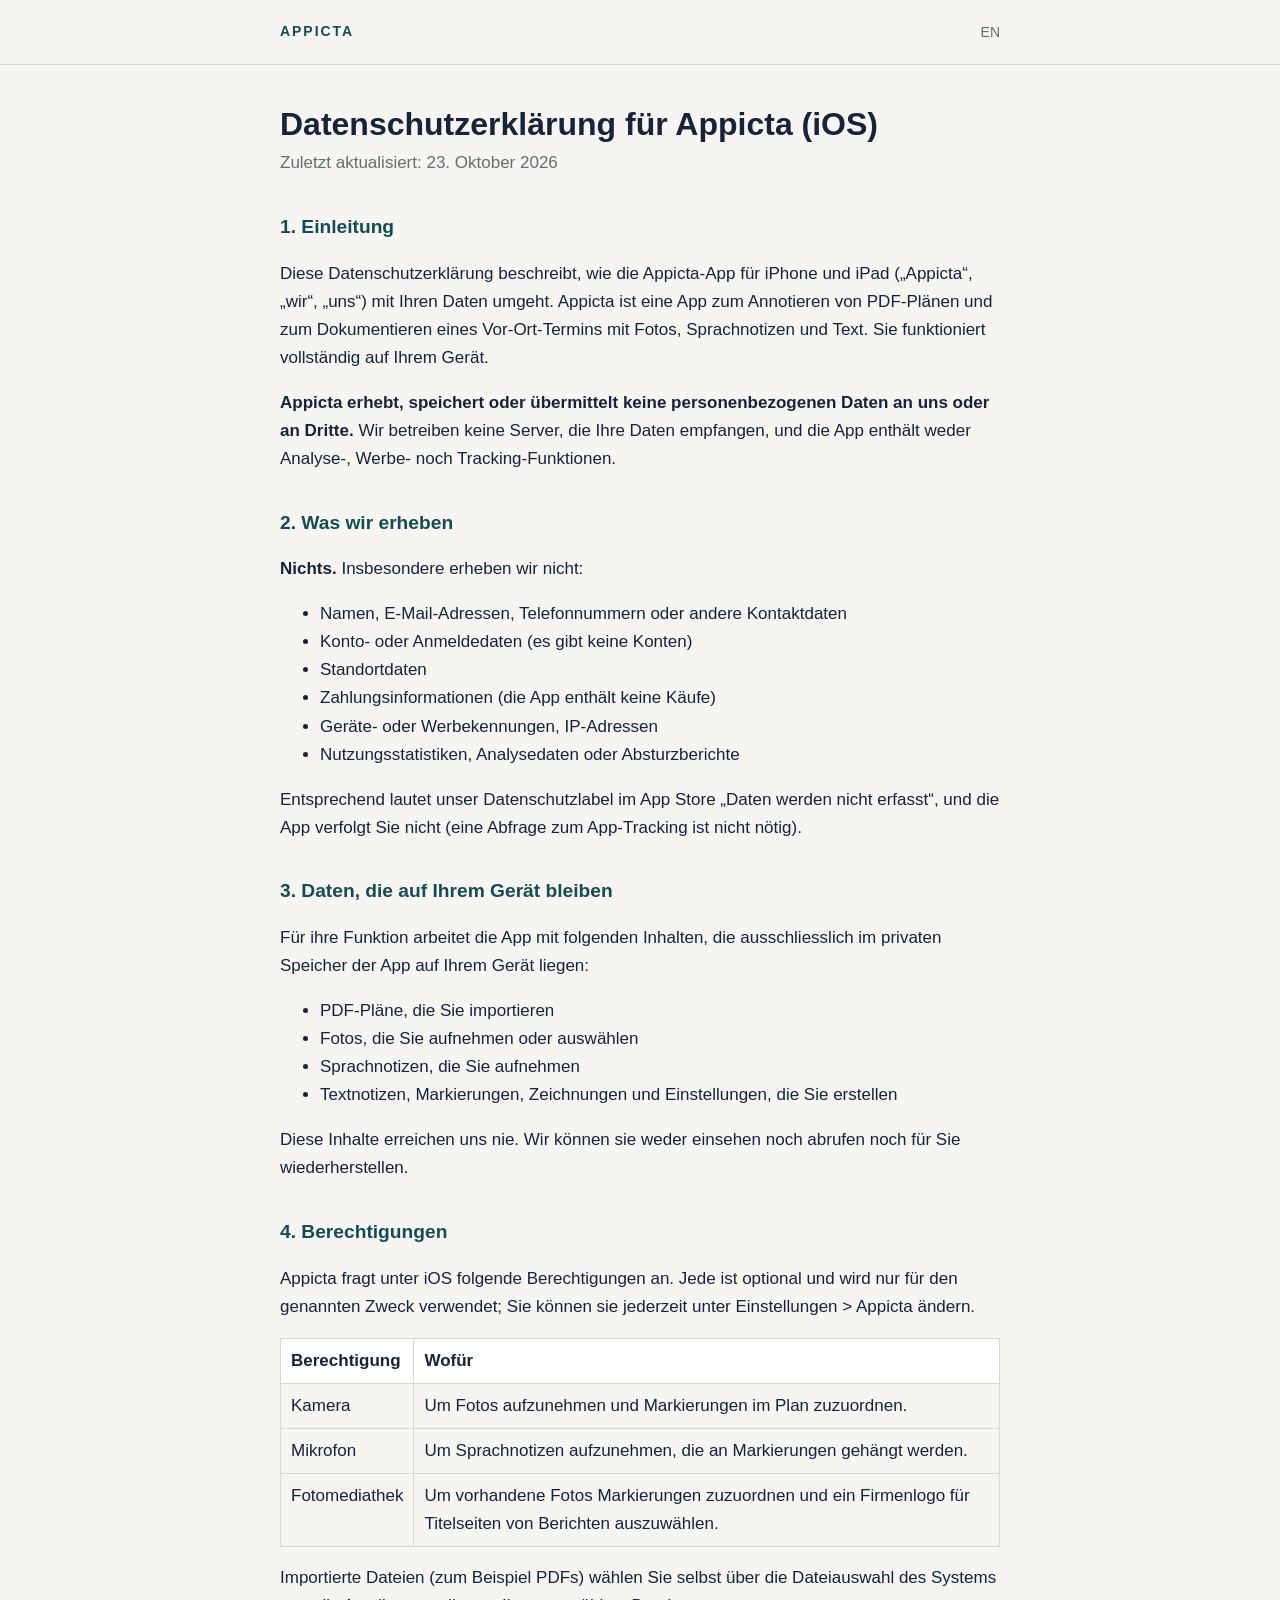
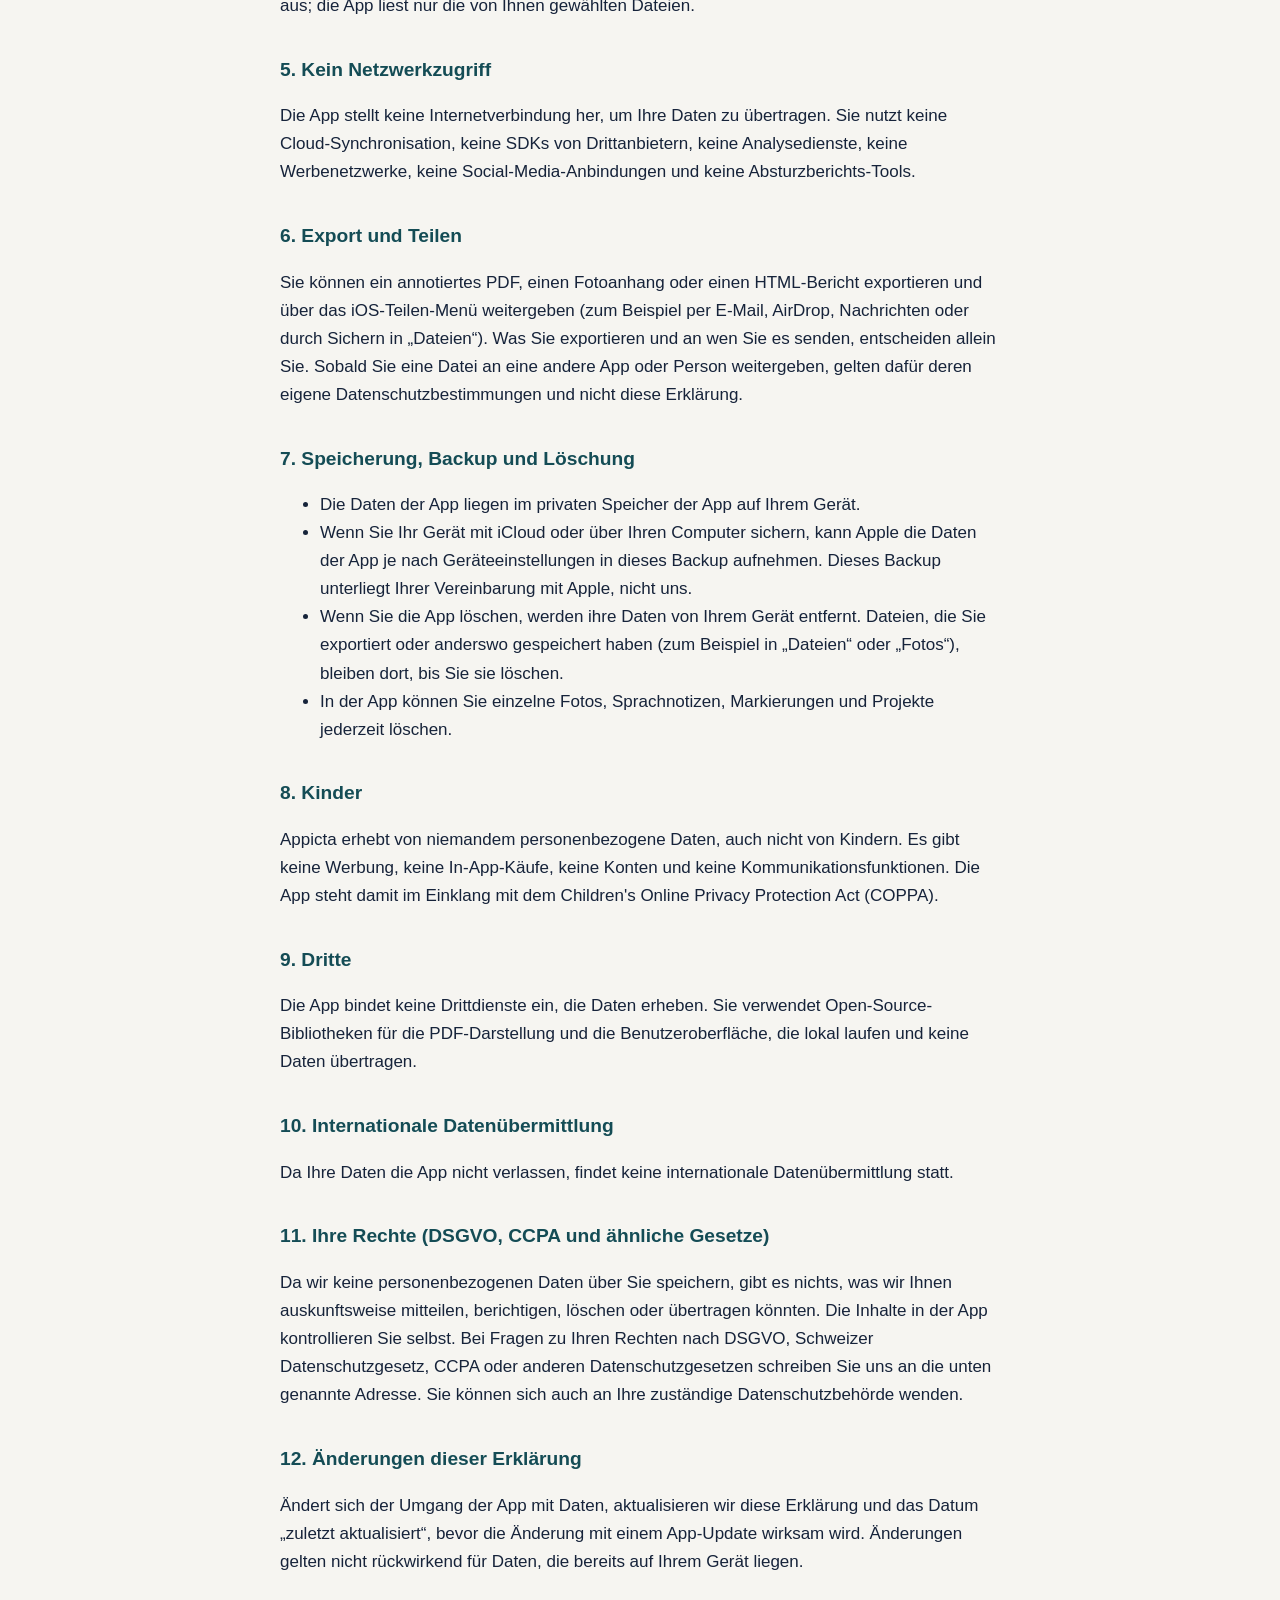
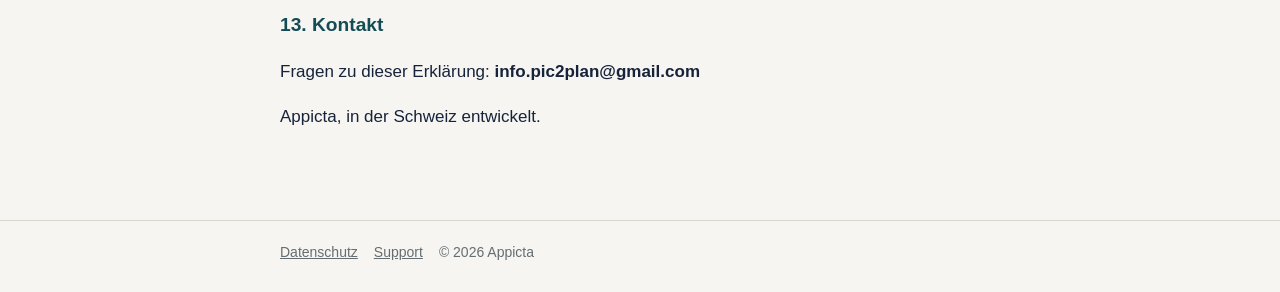
==== datenschutz/index.html @ 7fe877b0 "Create index.html" ====
<!doctype html>
<html lang="de"><head><meta charset="utf-8"><meta name="viewport" content="width=device-width,initial-scale=1">
<title>Datenschutzerklärung - Appicta</title><meta name="description" content="Datenschutzerklärung der Appicta iOS-App: es werden keine Daten erhoben."><meta name="theme-color" content="#144C55">
<link rel="canonical" href="https://www.appicta.com/datenschutz/"><style>:root{--ink:#16233A;--paper:#F6F5F1;--marker:#144C55;--graphite:#656D71;--line:#DAD7CD;--white:#fff}
@media(prefers-color-scheme:dark){:root{--ink:#EEF0F2;--paper:#10161F;--marker:#7CC3CD;--graphite:#9AA4AB;--line:#2A3441;--white:#171F2B}}
*{box-sizing:border-box}body{margin:0;background:var(--paper);color:var(--ink);font:17px/1.65 -apple-system,BlinkMacSystemFont,"Segoe UI",Roboto,Helvetica,Arial,sans-serif}
header{border-bottom:1px solid var(--line)}header div,main,footer div{max-width:760px;margin:0 auto;padding:0 20px}
header div{display:flex;justify-content:space-between;align-items:center;height:64px}
.brand{font-weight:700;letter-spacing:.14em;text-transform:uppercase;font-size:14px;color:var(--marker);text-decoration:none}
.lang a{color:var(--graphite);text-decoration:none;font-size:14px;margin-left:12px}.lang a:hover{color:var(--marker)}
main{padding-top:40px;padding-bottom:72px}h1{font-size:2rem;line-height:1.2;margin:0 0 6px}
h2{font-size:1.2rem;margin:2.1rem 0 .3rem;color:var(--marker)}.updated{color:var(--graphite);margin-top:0}
table{border-collapse:collapse;width:100%;margin:12px 0}th,td{border:1px solid var(--line);padding:8px 10px;text-align:left;vertical-align:top}th{background:var(--white)}
a{color:var(--marker)}.card{background:var(--white);border:1px solid var(--line);border-radius:14px;padding:28px;margin-top:24px}
.mail{display:inline-block;margin-top:8px;font-size:1.25rem;font-weight:600}
footer{border-top:1px solid var(--line);color:var(--graphite);font-size:14px}footer div{padding-top:20px;padding-bottom:28px}footer a{color:var(--graphite);margin-right:16px}</style></head>
<body><header><div><a class="brand" href="../index.html?lang=de">Appicta</a><span class="lang"><a href="../privacy/index.html">EN</a></span></div></header>
<main>
<h1>Datenschutzerklärung für Appicta (iOS)</h1>
<p class="updated">Zuletzt aktualisiert: 23. Oktober 2026</p>
<h2>1. Einleitung</h2>
<p>Diese Datenschutzerklärung beschreibt, wie die Appicta-App für iPhone und iPad („Appicta“, „wir“, „uns“) mit Ihren Daten umgeht. Appicta ist eine App zum Annotieren von PDF-Plänen und zum Dokumentieren eines Vor-Ort-Termins mit Fotos, Sprachnotizen und Text. Sie funktioniert vollständig auf Ihrem Gerät.</p>
<p><strong>Appicta erhebt, speichert oder übermittelt keine personenbezogenen Daten an uns oder an Dritte.</strong> Wir betreiben keine Server, die Ihre Daten empfangen, und die App enthält weder Analyse-, Werbe- noch Tracking-Funktionen.</p>
<h2>2. Was wir erheben</h2>
<p><strong>Nichts.</strong> Insbesondere erheben wir nicht:</p>
<ul>
<li>Namen, E-Mail-Adressen, Telefonnummern oder andere Kontaktdaten</li>
<li>Konto- oder Anmeldedaten (es gibt keine Konten)</li>
<li>Standortdaten</li>
<li>Zahlungsinformationen (die App enthält keine Käufe)</li>
<li>Geräte- oder Werbekennungen, IP-Adressen</li>
<li>Nutzungsstatistiken, Analysedaten oder Absturzberichte</li>
</ul>
<p>Entsprechend lautet unser Datenschutzlabel im App Store „Daten werden nicht erfasst“, und die App verfolgt Sie nicht (eine Abfrage zum App-Tracking ist nicht nötig).</p>
<h2>3. Daten, die auf Ihrem Gerät bleiben</h2>
<p>Für ihre Funktion arbeitet die App mit folgenden Inhalten, die ausschliesslich im privaten Speicher der App auf Ihrem Gerät liegen:</p>
<ul>
<li>PDF-Pläne, die Sie importieren</li>
<li>Fotos, die Sie aufnehmen oder auswählen</li>
<li>Sprachnotizen, die Sie aufnehmen</li>
<li>Textnotizen, Markierungen, Zeichnungen und Einstellungen, die Sie erstellen</li>
</ul>
<p>Diese Inhalte erreichen uns nie. Wir können sie weder einsehen noch abrufen noch für Sie wiederherstellen.</p>
<h2>4. Berechtigungen</h2>
<p>Appicta fragt unter iOS folgende Berechtigungen an. Jede ist optional und wird nur für den genannten Zweck verwendet; Sie können sie jederzeit unter Einstellungen &gt; Appicta ändern.</p>
<table>
<tr><th>Berechtigung</th><th>Wofür</th></tr>
<tr><td>Kamera</td><td>Um Fotos aufzunehmen und Markierungen im Plan zuzuordnen.</td></tr>
<tr><td>Mikrofon</td><td>Um Sprachnotizen aufzunehmen, die an Markierungen gehängt werden.</td></tr>
<tr><td>Fotomediathek</td><td>Um vorhandene Fotos Markierungen zuzuordnen und ein Firmenlogo für Titelseiten von Berichten auszuwählen.</td></tr>
</table>
<p>Importierte Dateien (zum Beispiel PDFs) wählen Sie selbst über die Dateiauswahl des Systems aus; die App liest nur die von Ihnen gewählten Dateien.</p>
<h2>5. Kein Netzwerkzugriff</h2>
<p>Die App stellt keine Internetverbindung her, um Ihre Daten zu übertragen. Sie nutzt keine Cloud-Synchronisation, keine SDKs von Drittanbietern, keine Analysedienste, keine Werbenetzwerke, keine Social-Media-Anbindungen und keine Absturzberichts-Tools.</p>
<h2>6. Export und Teilen</h2>
<p>Sie können ein annotiertes PDF, einen Fotoanhang oder einen HTML-Bericht exportieren und über das iOS-Teilen-Menü weitergeben (zum Beispiel per E-Mail, AirDrop, Nachrichten oder durch Sichern in „Dateien“). Was Sie exportieren und an wen Sie es senden, entscheiden allein Sie. Sobald Sie eine Datei an eine andere App oder Person weitergeben, gelten dafür deren eigene Datenschutzbestimmungen und nicht diese Erklärung.</p>
<h2>7. Speicherung, Backup und Löschung</h2>
<ul>
<li>Die Daten der App liegen im privaten Speicher der App auf Ihrem Gerät.</li>
<li>Wenn Sie Ihr Gerät mit iCloud oder über Ihren Computer sichern, kann Apple die Daten der App je nach Geräteeinstellungen in dieses Backup aufnehmen. Dieses Backup unterliegt Ihrer Vereinbarung mit Apple, nicht uns.</li>
<li>Wenn Sie die App löschen, werden ihre Daten von Ihrem Gerät entfernt. Dateien, die Sie exportiert oder anderswo gespeichert haben (zum Beispiel in „Dateien“ oder „Fotos“), bleiben dort, bis Sie sie löschen.</li>
<li>In der App können Sie einzelne Fotos, Sprachnotizen, Markierungen und Projekte jederzeit löschen.</li>
</ul>
<h2>8. Kinder</h2>
<p>Appicta erhebt von niemandem personenbezogene Daten, auch nicht von Kindern. Es gibt keine Werbung, keine In-App-Käufe, keine Konten und keine Kommunikationsfunktionen. Die App steht damit im Einklang mit dem Children's Online Privacy Protection Act (COPPA).</p>
<h2>9. Dritte</h2>
<p>Die App bindet keine Drittdienste ein, die Daten erheben. Sie verwendet Open-Source-Bibliotheken für die PDF-Darstellung und die Benutzeroberfläche, die lokal laufen und keine Daten übertragen.</p>
<h2>10. Internationale Datenübermittlung</h2>
<p>Da Ihre Daten die App nicht verlassen, findet keine internationale Datenübermittlung statt.</p>
<h2>11. Ihre Rechte (DSGVO, CCPA und ähnliche Gesetze)</h2>
<p>Da wir keine personenbezogenen Daten über Sie speichern, gibt es nichts, was wir Ihnen auskunftsweise mitteilen, berichtigen, löschen oder übertragen könnten. Die Inhalte in der App kontrollieren Sie selbst. Bei Fragen zu Ihren Rechten nach DSGVO, Schweizer Datenschutzgesetz, CCPA oder anderen Datenschutzgesetzen schreiben Sie uns an die unten genannte Adresse. Sie können sich auch an Ihre zuständige Datenschutzbehörde wenden.</p>
<h2>12. Änderungen dieser Erklärung</h2>
<p>Ändert sich der Umgang der App mit Daten, aktualisieren wir diese Erklärung und das Datum „zuletzt aktualisiert“, bevor die Änderung mit einem App-Update wirksam wird. Änderungen gelten nicht rückwirkend für Daten, die bereits auf Ihrem Gerät liegen.</p>
<h2>13. Kontakt</h2>
<p>Fragen zu dieser Erklärung: <strong>info.pic2plan@gmail.com</strong></p>
<p>Appicta, in der Schweiz entwickelt.</p>
</main>
<footer><div><a href="../datenschutz/index.html">Datenschutz</a><a href="../support/index.html">Support</a><span>&copy; 2026 Appicta</span></div></footer></body></html>
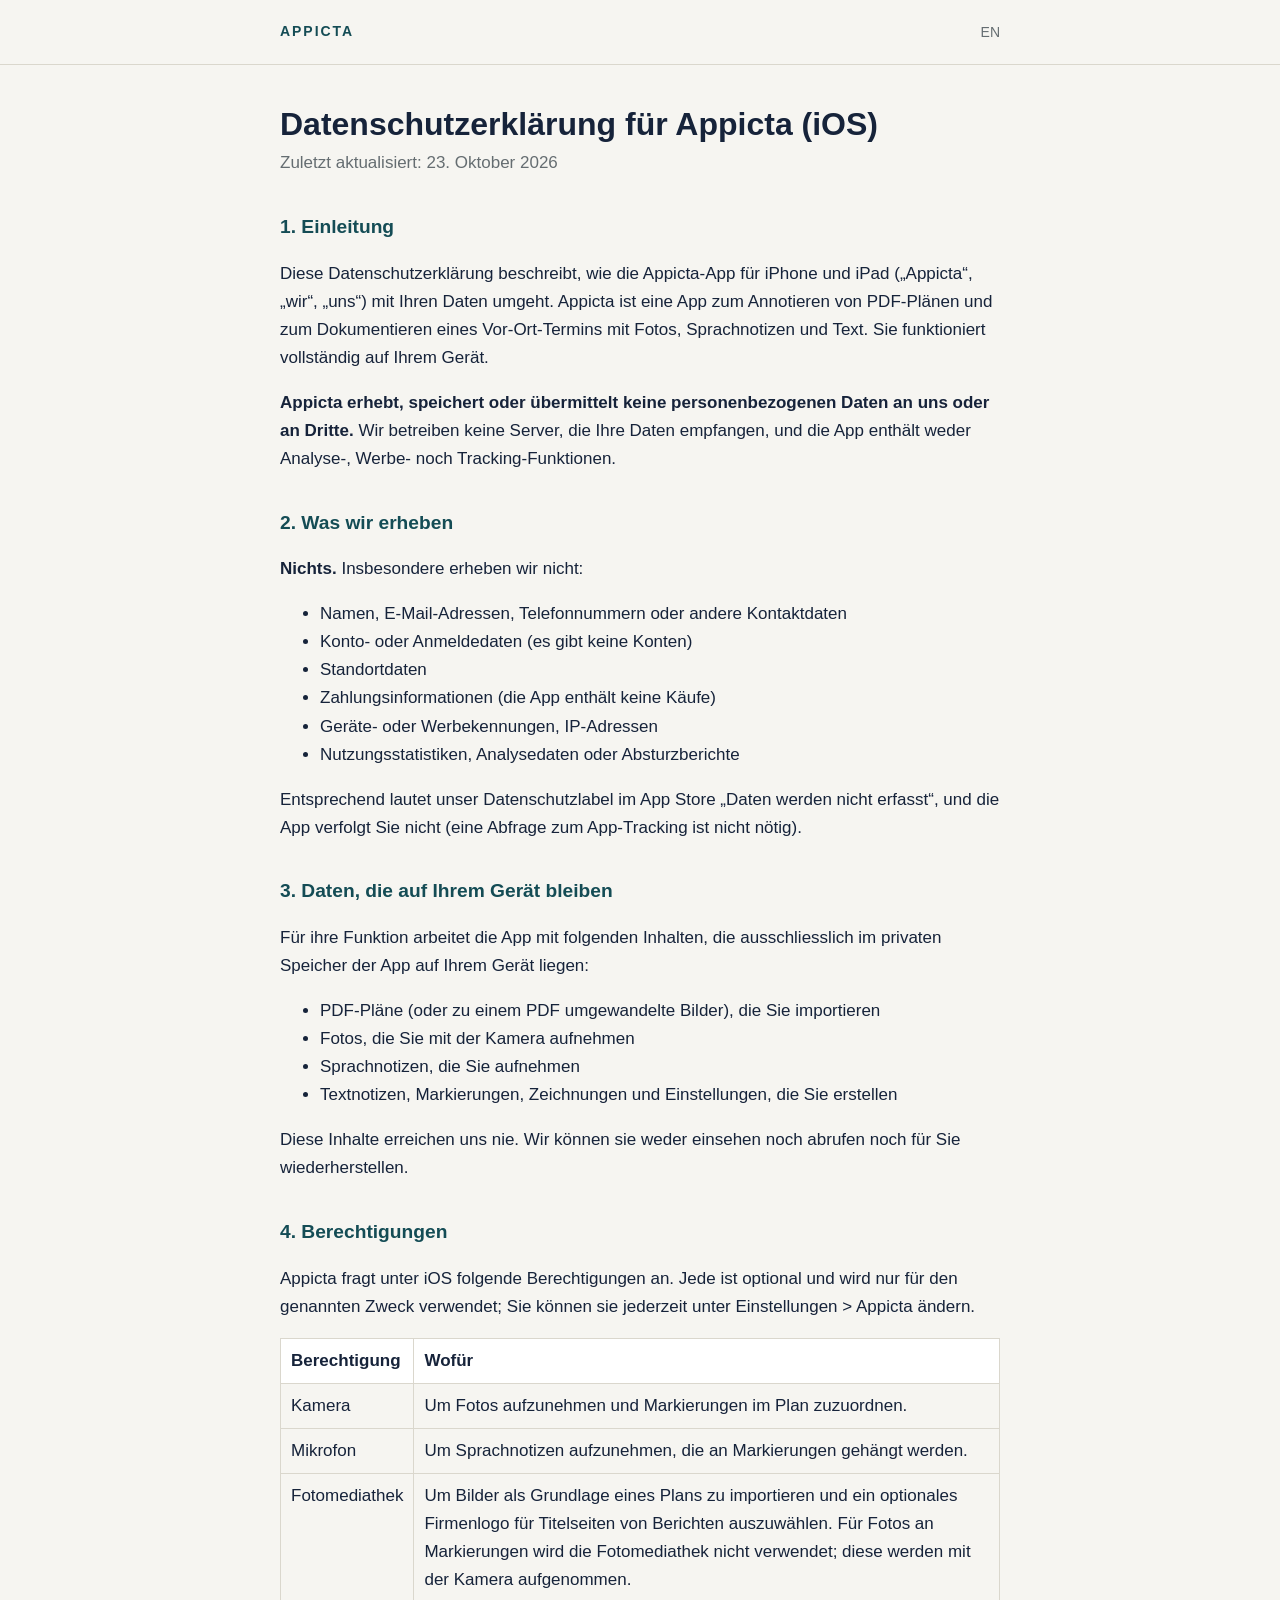
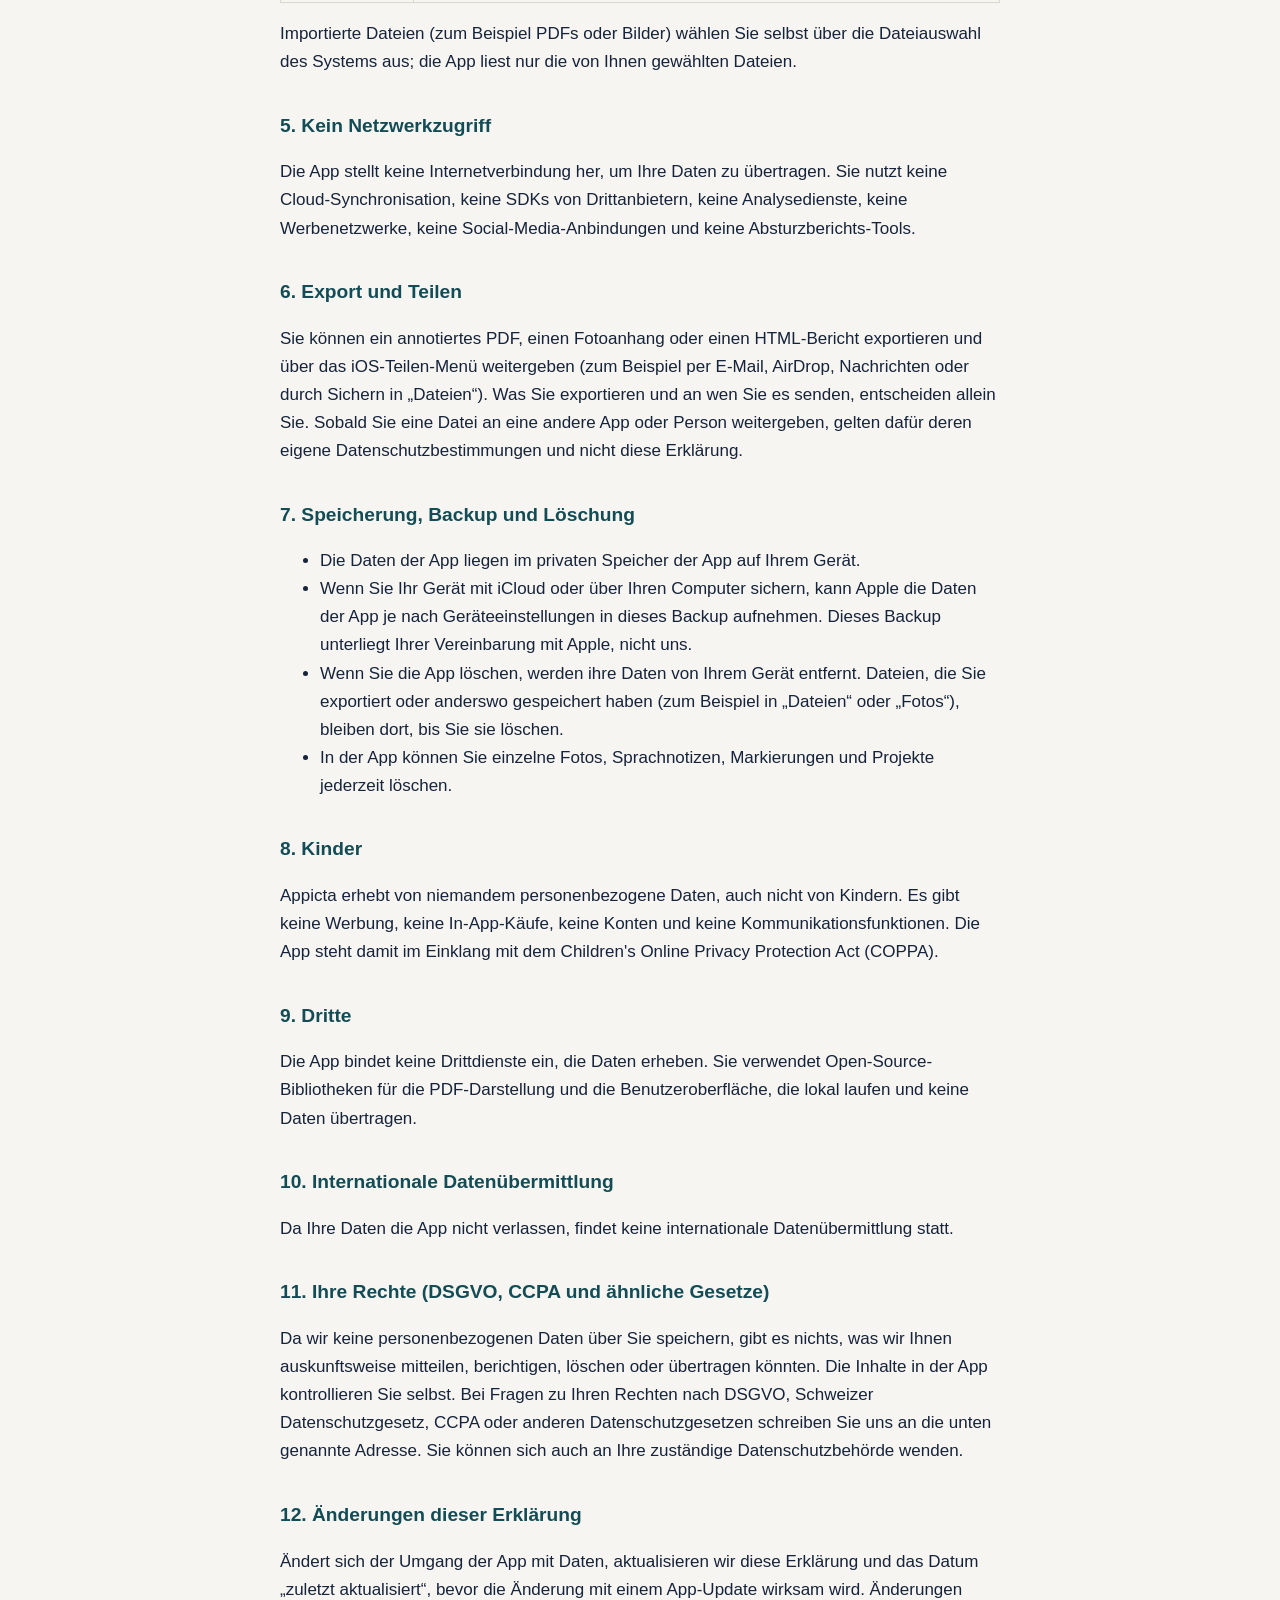
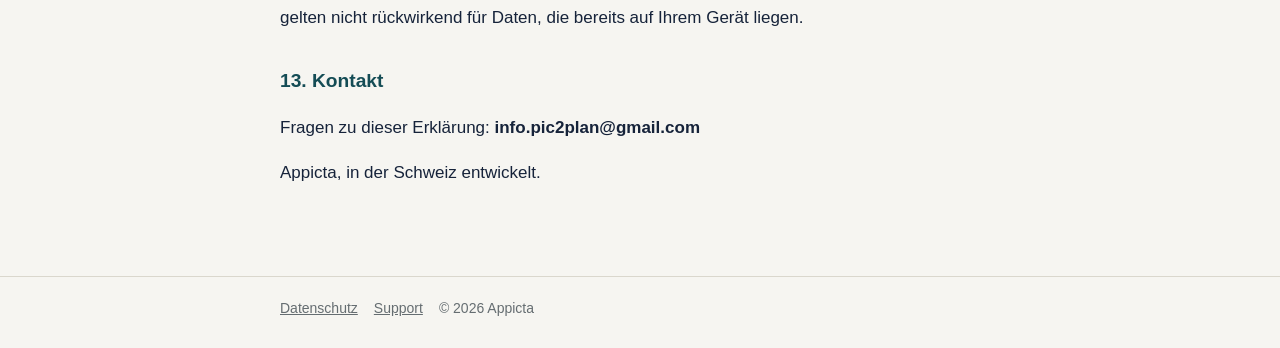
==== commit 958b88b3: "Update index.html" ====
--- a/datenschutz/index.html
+++ b/datenschutz/index.html
@@ -35,8 +35,8 @@
 <h2>3. Daten, die auf Ihrem Gerät bleiben</h2>
 <p>Für ihre Funktion arbeitet die App mit folgenden Inhalten, die ausschliesslich im privaten Speicher der App auf Ihrem Gerät liegen:</p>
 <ul>
-<li>PDF-Pläne, die Sie importieren</li>
-<li>Fotos, die Sie aufnehmen oder auswählen</li>
+<li>PDF-Pläne (oder zu einem PDF umgewandelte Bilder), die Sie importieren</li>
+<li>Fotos, die Sie mit der Kamera aufnehmen</li>
 <li>Sprachnotizen, die Sie aufnehmen</li>
 <li>Textnotizen, Markierungen, Zeichnungen und Einstellungen, die Sie erstellen</li>
 </ul>
@@ -47,9 +47,9 @@
 <tr><th>Berechtigung</th><th>Wofür</th></tr>
 <tr><td>Kamera</td><td>Um Fotos aufzunehmen und Markierungen im Plan zuzuordnen.</td></tr>
 <tr><td>Mikrofon</td><td>Um Sprachnotizen aufzunehmen, die an Markierungen gehängt werden.</td></tr>
-<tr><td>Fotomediathek</td><td>Um vorhandene Fotos Markierungen zuzuordnen und ein Firmenlogo für Titelseiten von Berichten auszuwählen.</td></tr>
+<tr><td>Fotomediathek</td><td>Um Bilder als Grundlage eines Plans zu importieren und ein optionales Firmenlogo für Titelseiten von Berichten auszuwählen. Für Fotos an Markierungen wird die Fotomediathek nicht verwendet; diese werden mit der Kamera aufgenommen.</td></tr>
 </table>
-<p>Importierte Dateien (zum Beispiel PDFs) wählen Sie selbst über die Dateiauswahl des Systems aus; die App liest nur die von Ihnen gewählten Dateien.</p>
+<p>Importierte Dateien (zum Beispiel PDFs oder Bilder) wählen Sie selbst über die Dateiauswahl des Systems aus; die App liest nur die von Ihnen gewählten Dateien.</p>
 <h2>5. Kein Netzwerkzugriff</h2>
 <p>Die App stellt keine Internetverbindung her, um Ihre Daten zu übertragen. Sie nutzt keine Cloud-Synchronisation, keine SDKs von Drittanbietern, keine Analysedienste, keine Werbenetzwerke, keine Social-Media-Anbindungen und keine Absturzberichts-Tools.</p>
 <h2>6. Export und Teilen</h2>
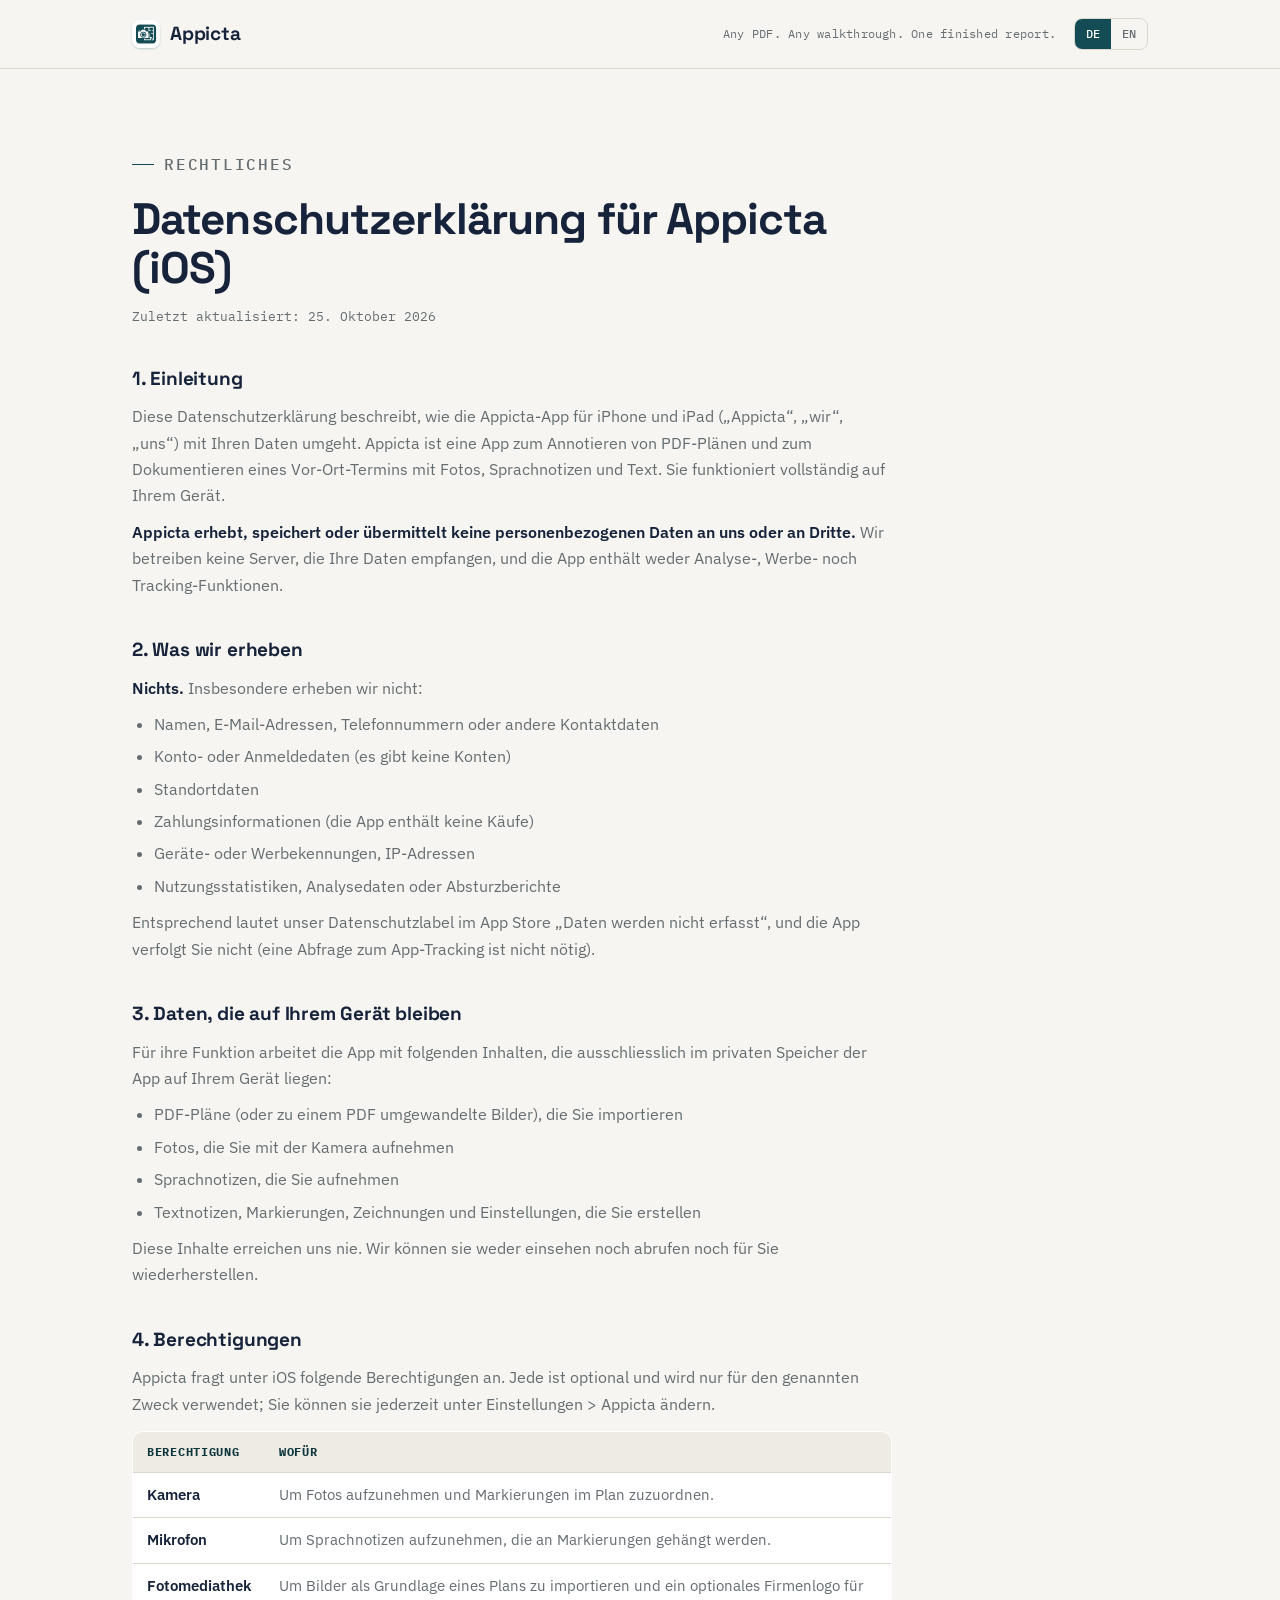
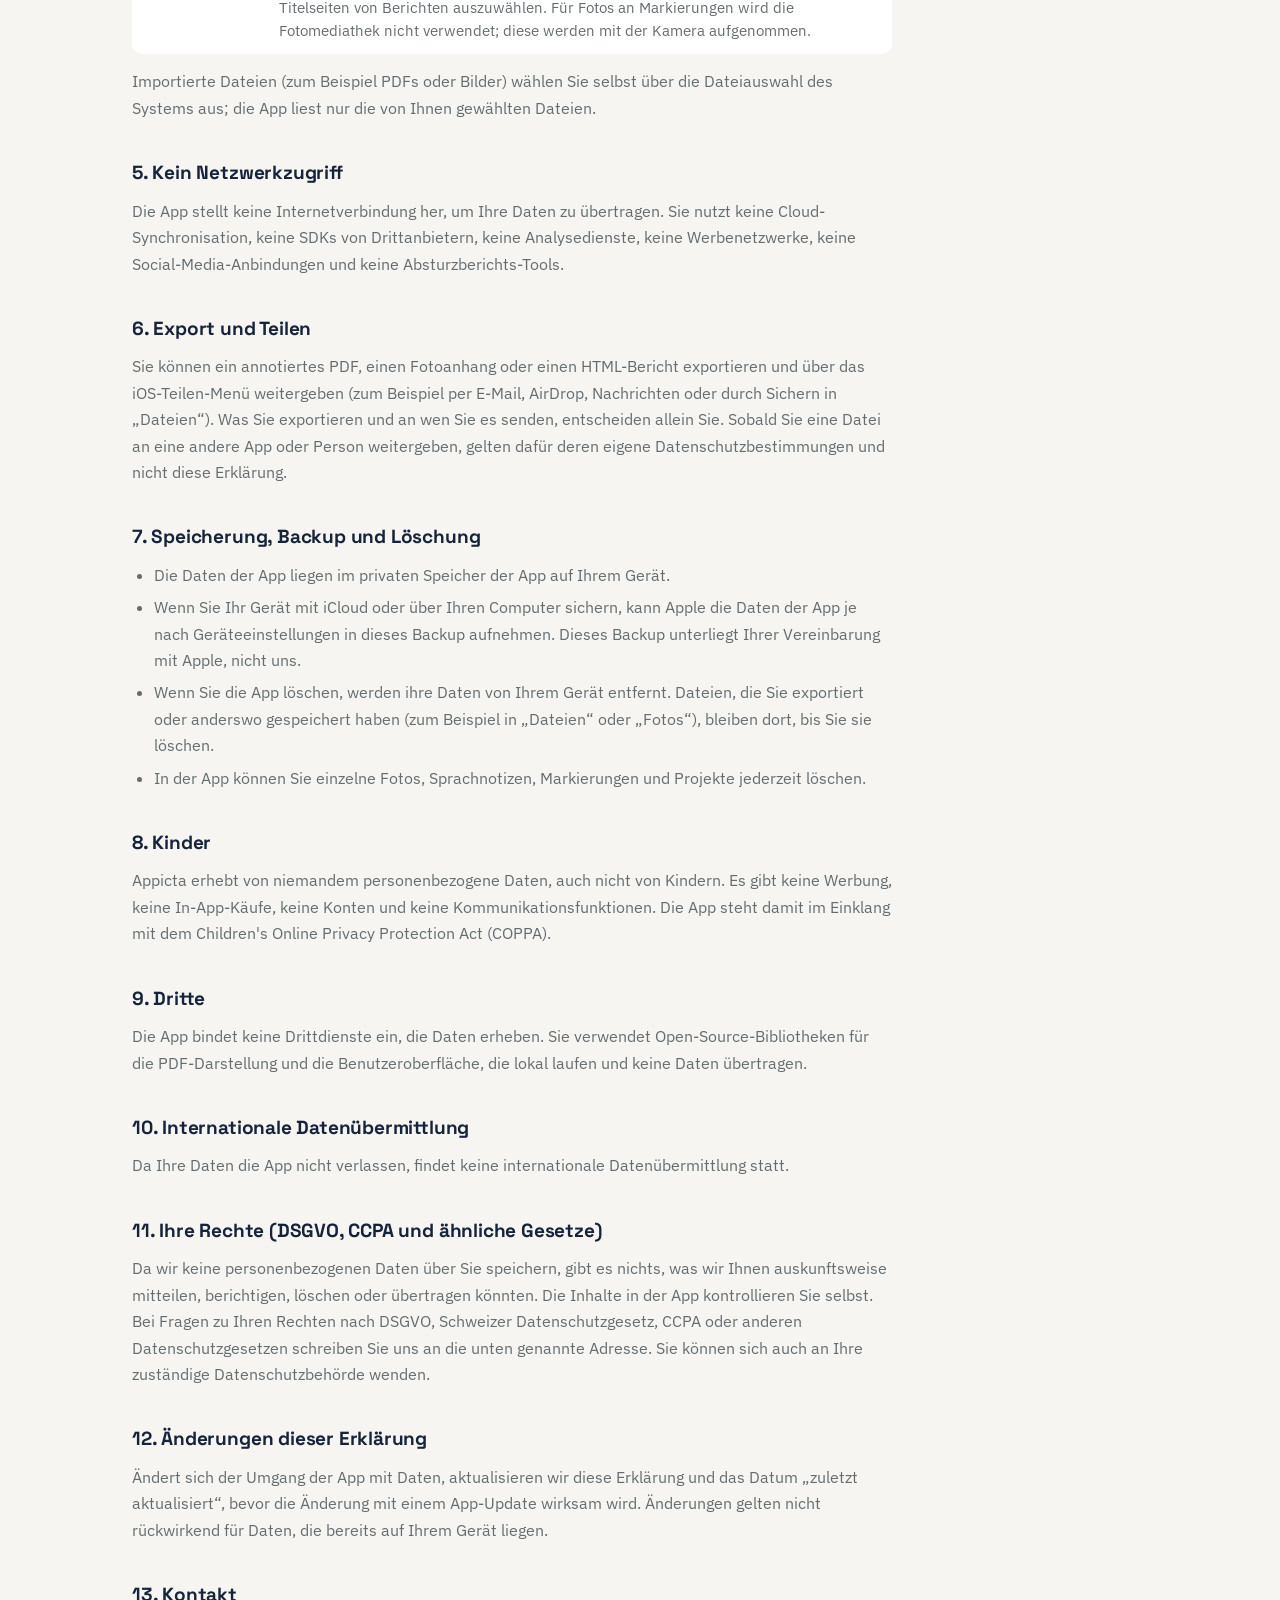
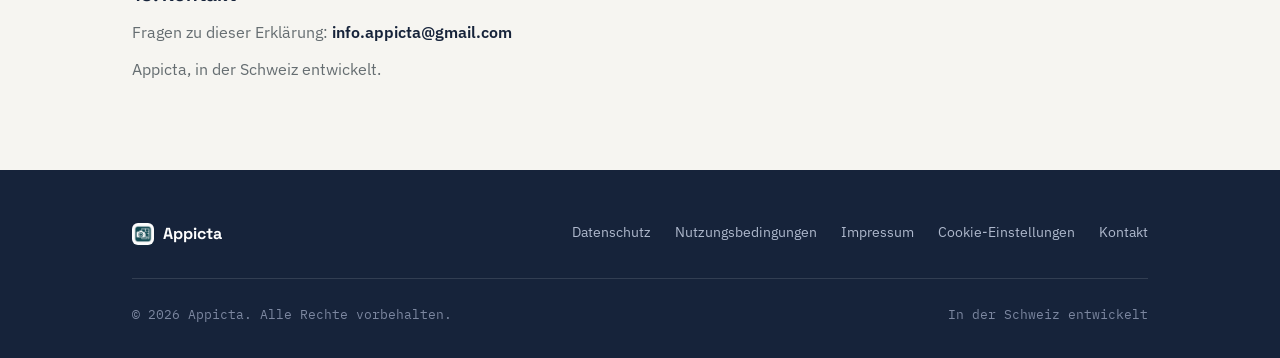
==== commit f59c1c32: "Update index.html" ====
--- a/datenschutz/index.html
+++ b/datenschutz/index.html
@@ -1,23 +1,17 @@
 <!doctype html>
 <html lang="de"><head><meta charset="utf-8"><meta name="viewport" content="width=device-width,initial-scale=1">
-<title>Datenschutzerklärung - Appicta</title><meta name="description" content="Datenschutzerklärung der Appicta iOS-App: es werden keine Daten erhoben."><meta name="theme-color" content="#144C55">
-<link rel="canonical" href="https://www.appicta.com/datenschutz/"><style>:root{--ink:#16233A;--paper:#F6F5F1;--marker:#144C55;--graphite:#656D71;--line:#DAD7CD;--white:#fff}
-@media(prefers-color-scheme:dark){:root{--ink:#EEF0F2;--paper:#10161F;--marker:#7CC3CD;--graphite:#9AA4AB;--line:#2A3441;--white:#171F2B}}
-*{box-sizing:border-box}body{margin:0;background:var(--paper);color:var(--ink);font:17px/1.65 -apple-system,BlinkMacSystemFont,"Segoe UI",Roboto,Helvetica,Arial,sans-serif}
-header{border-bottom:1px solid var(--line)}header div,main,footer div{max-width:760px;margin:0 auto;padding:0 20px}
-header div{display:flex;justify-content:space-between;align-items:center;height:64px}
-.brand{font-weight:700;letter-spacing:.14em;text-transform:uppercase;font-size:14px;color:var(--marker);text-decoration:none}
-.lang a{color:var(--graphite);text-decoration:none;font-size:14px;margin-left:12px}.lang a:hover{color:var(--marker)}
-main{padding-top:40px;padding-bottom:72px}h1{font-size:2rem;line-height:1.2;margin:0 0 6px}
-h2{font-size:1.2rem;margin:2.1rem 0 .3rem;color:var(--marker)}.updated{color:var(--graphite);margin-top:0}
-table{border-collapse:collapse;width:100%;margin:12px 0}th,td{border:1px solid var(--line);padding:8px 10px;text-align:left;vertical-align:top}th{background:var(--white)}
-a{color:var(--marker)}.card{background:var(--white);border:1px solid var(--line);border-radius:14px;padding:28px;margin-top:24px}
-.mail{display:inline-block;margin-top:8px;font-size:1.25rem;font-weight:600}
-footer{border-top:1px solid var(--line);color:var(--graphite);font-size:14px}footer div{padding-top:20px;padding-bottom:28px}footer a{color:var(--graphite);margin-right:16px}</style></head>
-<body><header><div><a class="brand" href="../index.html?lang=de">Appicta</a><span class="lang"><a href="../privacy/index.html">EN</a></span></div></header>
-<main>
+<title>Datenschutzerklärung für Appicta (iOS) - Appicta</title><meta name="theme-color" content="#144C55">
+<link rel="icon" type="image/png" href="../logo.png">
+<link rel="canonical" href="https://www.appicta.com/datenschutz/">
+<link rel="preconnect" href="https://fonts.googleapis.com"><link rel="preconnect" href="https://fonts.gstatic.com" crossorigin>
+<link href="https://fonts.googleapis.com/css2?family=Space+Grotesk:wght@400;500;600;700&family=IBM+Plex+Sans:wght@400;500;600;700&family=IBM+Plex+Mono:wght@400;500;600&display=swap" rel="stylesheet">
+<link rel="stylesheet" href="../site.css"></head>
+<body>
+<div class="topbar"><div class="topbar-inner"><a class="logo" href="../index.html?lang=de"><img src="../logo.png" alt="" class="logo-icon">Appicta</a><div class="topbar-right"><span class="topbar-tag">Any PDF. Any walkthrough. One finished report.</span><div class="lang-toggle" role="group" aria-label="Language / Sprache"><span>DE</span><a href="../privacy/index.html" lang="en">EN</a></div></div></div></div>
+<main><section class="legal"><div class="wrap"><div class="legal-inner">
+<p class="eyebrow">Rechtliches</p>
 <h1>Datenschutzerklärung für Appicta (iOS)</h1>
-<p class="updated">Zuletzt aktualisiert: 23. Oktober 2026</p>
+<p class="updated">Zuletzt aktualisiert: 25. Oktober 2026</p>
 <h2>1. Einleitung</h2>
 <p>Diese Datenschutzerklärung beschreibt, wie die Appicta-App für iPhone und iPad („Appicta“, „wir“, „uns“) mit Ihren Daten umgeht. Appicta ist eine App zum Annotieren von PDF-Plänen und zum Dokumentieren eines Vor-Ort-Termins mit Fotos, Sprachnotizen und Text. Sie funktioniert vollständig auf Ihrem Gerät.</p>
 <p><strong>Appicta erhebt, speichert oder übermittelt keine personenbezogenen Daten an uns oder an Dritte.</strong> Wir betreiben keine Server, die Ihre Daten empfangen, und die App enthält weder Analyse-, Werbe- noch Tracking-Funktionen.</p>
@@ -72,7 +66,8 @@
 <h2>12. Änderungen dieser Erklärung</h2>
 <p>Ändert sich der Umgang der App mit Daten, aktualisieren wir diese Erklärung und das Datum „zuletzt aktualisiert“, bevor die Änderung mit einem App-Update wirksam wird. Änderungen gelten nicht rückwirkend für Daten, die bereits auf Ihrem Gerät liegen.</p>
 <h2>13. Kontakt</h2>
-<p>Fragen zu dieser Erklärung: <strong>info.pic2plan@gmail.com</strong></p>
+<p>Fragen zu dieser Erklärung: <strong>info.appicta@gmail.com</strong></p>
 <p>Appicta, in der Schweiz entwickelt.</p>
-</main>
-<footer><div><a href="../datenschutz/index.html">Datenschutz</a><a href="../support/index.html">Support</a><span>&copy; 2026 Appicta</span></div></footer></body></html>
+</div></div></section></main>
+<footer><div class="wrap"><div class="footer-top"><div class="footer-logo"><img src="../logo.png" alt="" class="logo-icon">Appicta</div><nav class="footer-links" aria-label="Rechtliches"><a href="../datenschutz/index.html">Datenschutz</a><a href="../nutzungsbedingungen.html">Nutzungsbedingungen</a><a href="../impressum.html">Impressum</a><a href="../cookie-einstellungen.html">Cookie-Einstellungen</a><a href="../support/index.html">Kontakt</a></nav></div><div class="footer-bottom"><span>&copy; 2026 Appicta. Alle Rechte vorbehalten.</span><span>In der Schweiz entwickelt</span></div></div></footer>
+</body></html>
--- a/site.css
+++ b/site.css
@@ -0,0 +1,49 @@
+/* Appicta legal pages: same tokens, fonts, top bar and footer as the home page */
+:root{--ink:#16233A;--paper:#F6F5F1;--paper-dim:#EDEBE4;--blue:#2B4C7E;--marker:#144C55;--marker-dark:#0E363D;--graphite:#656D71;--line:#DAD7CD;--white:#FFFFFF;
+--font-display:'Space Grotesk',sans-serif;--font-body:'IBM Plex Sans',sans-serif;--font-mono:'IBM Plex Mono',monospace}
+*{margin:0;padding:0;box-sizing:border-box}html{scroll-behavior:smooth}
+body{font-family:var(--font-body);background:var(--paper);color:var(--ink);line-height:1.5;-webkit-font-smoothing:antialiased;min-height:100vh;display:flex;flex-direction:column}
+img{display:block;max-width:100%}a{color:inherit}::selection{background:var(--marker);color:var(--white)}
+:focus-visible{outline:2px solid var(--marker);outline-offset:3px}
+.wrap{max-width:1080px;margin:0 auto;padding:0 32px;width:100%}
+.topbar{position:sticky;top:0;z-index:50;background:rgba(246,245,241,.86);backdrop-filter:blur(10px);border-bottom:1px solid var(--line)}
+.topbar-inner{display:flex;align-items:center;justify-content:space-between;padding:18px 32px;max-width:1080px;margin:0 auto}
+.logo{display:flex;align-items:center;gap:10px;font-family:var(--font-display);font-weight:700;font-size:19px;letter-spacing:-.01em;text-decoration:none;color:var(--ink)}
+.logo-icon{width:28px;height:28px;border-radius:8px;flex-shrink:0;box-shadow:0 1px 2px rgba(20,76,85,.25)}
+.topbar-right{display:flex;align-items:center;gap:18px}
+.topbar-tag{font-family:var(--font-mono);font-size:12px;color:var(--graphite);letter-spacing:.02em;display:none}
+@media(min-width:640px){.topbar-tag{display:block}}
+.lang-toggle{display:flex;border:1px solid var(--line);border-radius:8px;overflow:hidden}
+.lang-toggle a,.lang-toggle span{font-family:var(--font-mono);font-size:12px;font-weight:500;padding:6px 11px;text-decoration:none;color:var(--graphite);background:transparent}
+.lang-toggle a:hover{color:var(--ink)}.lang-toggle span{background:var(--marker);color:var(--white)}
+main{flex:1}
+.legal{padding:72px 0 88px}
+.legal-inner{max-width:760px}
+.eyebrow{font-family:var(--font-mono);font-size:12.5px;font-weight:500;letter-spacing:.11em;text-transform:uppercase;color:var(--marker-dark);display:flex;align-items:center;gap:10px;margin-bottom:18px}
+.eyebrow::before{content:'';width:22px;height:1px;background:var(--marker)}
+.legal h1{font-family:var(--font-display);font-weight:700;font-size:clamp(30px,4.4vw,44px);line-height:1.1;letter-spacing:-.02em}
+.legal .updated{margin-top:14px;font-family:var(--font-mono);font-size:12.5px;color:var(--graphite)}
+.legal h2{font-family:var(--font-display);font-weight:700;font-size:19px;letter-spacing:-.01em;margin:38px 0 8px;color:var(--ink)}
+.legal p,.legal li{font-size:16px;line-height:1.65;color:var(--graphite)}
+.legal p{margin-top:10px}.legal strong{color:var(--ink);font-weight:600}
+.legal ul{margin:10px 0 0 22px}.legal li{margin-top:6px}
+.legal a{color:var(--marker);text-underline-offset:3px}
+.legal table{width:100%;border-collapse:collapse;margin:14px 0;background:var(--white);border:1px solid var(--line);border-radius:10px;overflow:hidden;font-size:15px}
+.legal th,.legal td{border-bottom:1px solid var(--line);padding:11px 14px;text-align:left;vertical-align:top;color:var(--graphite)}
+.legal th{font-family:var(--font-mono);font-size:12px;letter-spacing:.06em;text-transform:uppercase;color:var(--marker-dark);background:var(--paper-dim)}
+.legal tr:last-child td{border-bottom:0}.legal td:first-child{color:var(--ink);font-weight:600;white-space:nowrap}
+.card{background:var(--white);border:1px solid var(--line);border-radius:14px;padding:30px;margin-top:28px;box-shadow:0 18px 40px -28px rgba(20,76,85,.35)}
+.card p:first-child{margin-top:0}
+.mail{display:inline-block;margin-top:14px;font-family:var(--font-display);font-weight:700;font-size:22px;color:var(--marker);text-decoration:none;border-bottom:2px solid var(--marker)}
+.btn{font-family:var(--font-body);font-weight:600;font-size:15px;padding:12px 22px;border-radius:8px;border:1px solid var(--line);background:var(--white);color:var(--ink);cursor:pointer;margin-top:12px;transition:transform .15s ease,border-color .15s ease}
+.btn:hover{border-color:var(--ink);transform:translateY(-1px)}
+.btn-primary{background:var(--marker);color:var(--white);border-color:var(--marker)}
+.note{margin-left:12px;font-size:14px;color:var(--marker)}
+footer{background:var(--ink);color:#AEB8CC;padding:52px 0 34px}
+.footer-top{display:flex;flex-wrap:wrap;justify-content:space-between;gap:28px;padding-bottom:32px;border-bottom:1px solid rgba(255,255,255,.12)}
+.footer-logo{display:flex;align-items:center;gap:9px;font-family:var(--font-display);font-weight:700;font-size:16px;color:var(--white)}
+.footer-logo .logo-icon{width:22px;height:22px;border-radius:6px}
+.footer-links{display:flex;flex-wrap:wrap;gap:24px;font-size:13.5px}
+.footer-links a{text-decoration:none;color:#AEB8CC;transition:color .15s ease}.footer-links a:hover{color:var(--white)}
+.footer-bottom{margin-top:26px;display:flex;flex-wrap:wrap;justify-content:space-between;gap:12px;font-size:12.5px;color:#7C87A0;font-family:var(--font-mono)}
+@media(max-width:560px){.wrap,.topbar-inner{padding-left:20px;padding-right:20px}.legal{padding:48px 0 64px}}
